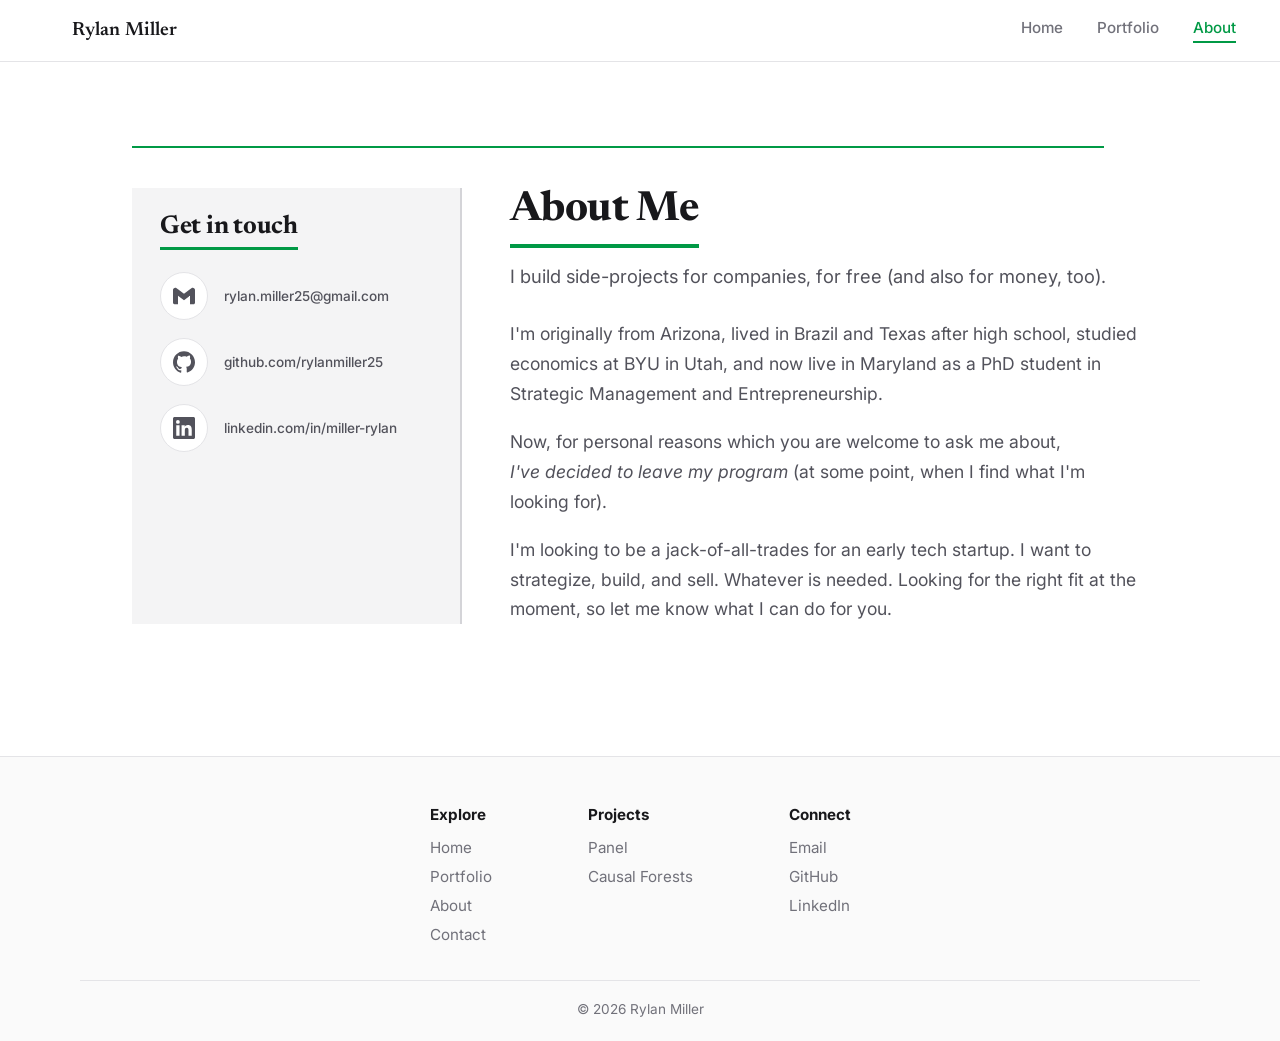
==== website/about.html @ c3359cbf "Redesign website: green/zinc theme, About Me page, footer - Light zinc palette with Expected Parrot " ====
<!DOCTYPE html>
<html lang="en">
<head>
  <meta charset="UTF-8">
  <meta name="viewport" content="width=device-width, initial-scale=1.0">
  <title>About Me — Rylan Miller</title>
  <link rel="preconnect" href="https://fonts.googleapis.com">
  <link rel="preconnect" href="https://fonts.gstatic.com" crossorigin>
  <link href="https://fonts.googleapis.com/css2?family=Inter:wght@400;500;600;700&family=Newsreader:opsz,wght@6..72,400;6..72,500;6..72,600;6..72,700&display=swap" rel="stylesheet">
  <link rel="stylesheet" href="styles.css">
</head>
<body>
  <header class="site-header">
    <div class="brand">Rylan Miller</div>
    <nav class="nav">
      <a href="index.html">Home</a>
      <a href="portfolio.html">Portfolio</a>
      <a href="about.html" class="active">About</a>
    </nav>
  </header>

  <main class="page">
    <hr class="section-rule">

    <div class="about-cols">
      <aside class="contact-aside" id="contact">
        <h2 class="contact-heading">Get in touch</h2>

        <div class="contact-list">
          <a class="contact-link" href="mailto:rylan.miller25@gmail.com">
            <span class="contact-icon" aria-hidden="true">
              <svg viewBox="0 0 24 24" role="img"><title>Email</title><path d="M24 5.457v13.909c0 .904-.732 1.636-1.636 1.636h-3.819V11.73L12 16.64l-6.545-4.91v9.273H1.636A1.636 1.636 0 0 1 0 19.366V5.457c0-2.023 2.309-3.178 3.927-1.964L5.455 4.64 12 9.548l6.545-4.91 1.528-1.145C21.69 2.28 24 3.434 24 5.457z"/></svg>
            </span>
            <span class="contact-handle">rylan.miller25@gmail.com</span>
          </a>

          <a class="contact-link" href="https://github.com/rylanmiller25" target="_blank" rel="noopener noreferrer">
            <span class="contact-icon" aria-hidden="true">
              <svg viewBox="0 0 24 24" role="img"><title>GitHub</title><path d="M12 .297c-6.63 0-12 5.373-12 12 0 5.303 3.438 9.8 8.205 11.385.6.113.82-.258.82-.577 0-.285-.01-1.04-.015-2.04-3.338.724-4.042-1.61-4.042-1.61C4.422 18.07 3.633 17.7 3.633 17.7c-1.087-.744.084-.729.084-.729 1.205.084 1.838 1.236 1.838 1.236 1.07 1.835 2.809 1.305 3.495.998.108-.776.417-1.305.76-1.605-2.665-.305-5.467-1.334-5.467-5.931 0-1.311.469-2.381 1.236-3.221-.124-.303-.535-1.524.117-3.176 0 0 1.008-.322 3.301 1.23A11.509 11.509 0 0 1 12 5.803c1.02.005 2.047.138 3.006.404 2.291-1.552 3.297-1.23 3.297-1.23.653 1.653.242 2.874.118 3.176.77.84 1.235 1.911 1.235 3.221 0 4.609-2.807 5.624-5.479 5.921.43.372.823 1.102.823 2.222 0 1.606-.014 2.898-.014 3.293 0 .322.216.694.825.576C20.565 22.092 24 17.592 24 12.297c0-6.627-5.373-12-12-12"/></svg>
            </span>
            <span class="contact-handle">github.com/rylanmiller25</span>
          </a>

          <a class="contact-link" href="https://www.linkedin.com/in/miller-rylan/" target="_blank" rel="noopener noreferrer">
            <span class="contact-icon" aria-hidden="true">
              <svg viewBox="0 0 24 24" role="img"><title>LinkedIn</title><path d="M20.447 20.452h-3.554v-5.569c0-1.328-.027-3.037-1.852-3.037-1.853 0-2.136 1.445-2.136 2.939v5.667H9.351V9h3.414v1.561h.046c.477-.9 1.637-1.85 3.37-1.85 3.601 0 4.267 2.37 4.267 5.455v6.286zM5.337 7.433a2.062 2.062 0 0 1-2.063-2.065 2.064 2.064 0 1 1 2.063 2.065zm1.782 13.019H3.555V9h3.564v11.452zM22.225 0H1.771C.792 0 0 .774 0 1.729v20.542C0 23.227.792 24 1.771 24h20.451C23.2 24 24 23.227 24 22.271V1.729C24 .774 23.2 0 22.225 0z"/></svg>
            </span>
            <span class="contact-handle">linkedin.com/in/miller-rylan</span>
          </a>
        </div>
      </aside>

      <div class="about-body">
        <h1 class="page-title">About Me</h1>
        <p class="page-lead">
          I build side-projects for companies, for free (and also for money, too).
        </p>

        <div class="prose">
          <p>
            I'm originally from Arizona, lived in Brazil and Texas after high school,
            studied economics at BYU in Utah, and now live in Maryland as a PhD student
            in Strategic Management and Entrepreneurship.
          </p>
          <p>
            Now, for personal reasons which you are welcome to ask me about,
            <em>I've decided to leave my program</em> (at some point, when I find what
            I'm looking for).
          </p>
          <p>
            I'm looking to be a jack-of-all-trades for an early tech startup. I want to
            strategize, build, and sell. Whatever is needed. Looking for the right fit at
            the moment, so let me know what I can do for you.
          </p>
        </div>
      </div>
    </div>
  </main>

  <footer class="site-footer">
    <div class="footer-inner">
      <nav class="footer-cols" aria-label="Footer">
        <div class="footer-col">
          <h3>Explore</h3>
          <a href="index.html">Home</a>
          <a href="portfolio.html">Portfolio</a>
          <a href="about.html">About</a>
          <a href="about.html#contact">Contact</a>
        </div>
        <div class="footer-col">
          <h3>Projects</h3>
          <a href="https://github.com/rylanmiller25/panel" target="_blank" rel="noopener noreferrer">Panel</a>
          <a href="https://github.com/rylanmiller25/causal-forest-side-project" target="_blank" rel="noopener noreferrer">Causal Forests</a>
        </div>
        <div class="footer-col">
          <h3>Connect</h3>
          <a href="mailto:rylan.miller25@gmail.com">Email</a>
          <a href="https://github.com/rylanmiller25" target="_blank" rel="noopener noreferrer">GitHub</a>
          <a href="https://www.linkedin.com/in/miller-rylan/" target="_blank" rel="noopener noreferrer">LinkedIn</a>
        </div>
      </nav>
    </div>
    <div class="footer-bottom">© 2026 Rylan Miller</div>
  </footer>
</body>
</html>
---- website/styles.css ----
/* ── Rylan Miller portfolio — light / zinc palette, Expected Parrot green ───── */
/* Palette inspired by expectedparrot.com (zinc grays + green accent),         */
/* with a Newsreader/Inter type pairing (distinct from their Source Serif/Jakarta). */
:root {
  --bg:           #ffffff;   /* page background: white */
  --surface:      #fafafa;   /* subtle off-white (zinc-50) */
  --header-bg:    #ffffff;   /* header background */
  --text:         #18181b;   /* primary text (zinc-900) */
  --text-soft:    #52525b;   /* body text (zinc-600) */
  --muted:        #71717a;   /* muted text (zinc-500) */
  --border:       #e4e4e7;   /* hairline dividers / borders (zinc-200) */

  --accent:       #009945;   /* Expected Parrot green, legible on white */
  --accent-hover: #006b30;   /* deep green for hover */
  --accent-soft:  #e8f7ee;   /* pale green tint */

  --font-head:  "Newsreader", Georgia, "Times New Roman", serif;
  --font-body:  "Inter", -apple-system, "Helvetica Neue", Helvetica, sans-serif;
}

* { margin: 0; padding: 0; box-sizing: border-box; }
html, body { height: 100%; }

body {
  background: var(--bg);
  color: var(--text);
  font-family: var(--font-body);
  -webkit-font-smoothing: antialiased;
  display: flex;
  flex-direction: column;
  min-height: 100vh;
}

/* ── header ────────────────────────────────────────────────────────────────── */
.site-header {
  background: var(--header-bg);
  border-bottom: 1px solid var(--border);
  display: flex;
  align-items: center;
  justify-content: space-between;
  padding: 18px 44px;
  margin-bottom: 24px;       /* space between the header and the body */
}

.brand {
  color: var(--text);
  font-family: var(--font-head);
  font-size: 1.2rem;
  font-weight: 600;
  letter-spacing: 0.005em;
  padding-left: 28px;          /* indented a little from the far left */
}

.nav {
  display: flex;
  gap: 34px;
}

.nav a {
  color: var(--muted);
  text-decoration: none;
  font-size: 0.95rem;
  font-weight: 500;
  padding-bottom: 4px;
  border-bottom: 2px solid transparent;
  transition: color 0.15s ease, border-color 0.15s ease;
}

.nav a:hover { color: var(--accent); }

.nav a.active {
  color: var(--accent);
  border-bottom-color: var(--accent);   /* green underline on the current page */
}

/* ── hero (homepage body) ──────────────────────────────────────────────────── */
.hero {
  flex: 1;
  width: 100%;
  max-width: 1120px;
  margin: 0 auto;
  padding: 0 72px;
  display: flex;
  align-items: center;
  justify-content: space-between;
  gap: 72px;
}

.hero-left { max-width: 640px; }

.name {
  font-family: var(--font-head);
  font-size: 3.95rem;
  font-weight: 700;
  letter-spacing: -0.015em;
  line-height: 1.05;
  color: var(--text);
}

.title-block { width: fit-content; }

.title {
  margin-top: 14px;
  font-family: var(--font-body);
  font-size: 1.25rem;
  font-weight: 500;
  white-space: nowrap;
  color: var(--text-soft);
}

.divider {
  border: none;
  height: 3px;
  width: 64px;                 /* short accent rule */
  background: var(--accent);
  border-radius: 2px;
  margin: 24px 0;
}

.intro {
  font-size: 1.1rem;
  line-height: 1.65;
  font-weight: 400;
  color: var(--text-soft);
  max-width: 565px;
  text-wrap: pretty;        /* avoid 1–3 word orphan lines */
}

.intro + .intro { margin-top: 18px; }

.intro-list {
  list-style: none;
  margin-top: 8px;
  padding-left: 1.25em;         /* very slight indent of the bullets */
  font-size: 1.1rem;
  line-height: 1.65;
  color: var(--text-soft);
  max-width: 565px;
  text-wrap: pretty;        /* avoid 1–3 word orphan lines */
}

.intro-list li {
  padding-left: 1.1em;
  text-indent: -1.1em;          /* hanging indent: marker at left edge */
}

.intro-list li::before {
  content: "—  ";
  color: var(--accent);         /* blue marker */
  font-weight: 600;
}

.intro-list li + li { margin-top: 6px; }

.intro-list + .intro { margin-top: 18px; }

/* ── portrait ──────────────────────────────────────────────────────────────── */
.hero-right { flex-shrink: 0; }

.portrait-ring {
  width: 300px;
  height: 300px;
  border-radius: 50%;
  border: 7px solid #ffffff;         /* white ring */
  overflow: hidden;
  background: #ffffff;
  box-shadow: 0 2px 12px rgba(24, 24, 27, 0.14);  /* soft shadow so a white ring reads on white */
}

.portrait {
  width: 100%;
  height: 100%;
  object-fit: cover;
  object-position: center 22%;       /* center the face vertically */
  transform: scale(1.05) translateX(-2.5%);  /* nudge portrait left a touch */
  display: block;
}

/* ── inner pages (about, contact) ──────────────────────────────────────────── */
.page {
  flex: 1;
  width: 100%;
  max-width: 1120px;
  margin: 0 auto;
  padding: 60px 52px;
}

.page-title {
  display: inline-block;
  font-family: var(--font-head);
  font-size: 2.6rem;
  font-weight: 700;
  letter-spacing: -0.015em;
  line-height: 1.1;
  color: var(--text);
  padding-bottom: 10px;
  border-bottom: 4px solid var(--accent);   /* thick green underline */
}

.page-lead {
  margin-top: 14px;
  font-size: 1.15rem;
  line-height: 1.6;
  color: var(--text-soft);
  max-width: 760px;
  text-wrap: pretty;        /* avoid 1–3 word orphan lines */
}

/* prose (about) */
.prose { margin-top: 28px; }
.prose p {
  font-size: 1.1rem;
  line-height: 1.7;
  color: var(--text-soft);
  max-width: 760px;
  text-wrap: pretty;        /* avoid 1–3 word orphan lines */
}
.prose p + p { margin-top: 18px; }
.prose ul {
  margin-top: 14px;
  padding-left: 1.25em;
  list-style: none;
  max-width: 760px;
}
.prose li {
  font-size: 1.1rem;
  line-height: 1.65;
  color: var(--text-soft);
  padding-left: 1.1em;
  text-indent: -1.1em;
  text-wrap: pretty;
}
.prose li::before { content: "—  "; color: var(--accent); font-weight: 600; }
.prose li + li { margin-top: 6px; }

.prose a {
  color: var(--accent);
  text-decoration: underline;
  text-underline-offset: 2px;
  transition: color 0.15s ease;
}
.prose a:hover { color: var(--accent-hover); }

/* contact links with icons */
.contact-list {
  margin-top: 40px;
  display: flex;
  flex-direction: column;
  gap: 18px;
}

.contact-link {
  display: inline-flex;
  align-items: center;
  gap: 16px;
  text-decoration: none;
  width: fit-content;
}

.contact-icon {
  width: 48px;
  height: 48px;
  border-radius: 50%;
  border: 1px solid var(--border);
  background: #ffffff;
  display: flex;
  align-items: center;
  justify-content: center;
  color: var(--text-soft);
  flex-shrink: 0;
  transition: border-color 0.15s ease, background 0.15s ease, color 0.15s ease;
}

.contact-icon svg { width: 22px; height: 22px; fill: currentColor; display: block; }

.contact-label {
  font-size: 1.05rem;
  font-weight: 600;
  color: var(--text);
  transition: color 0.15s ease;
}

.contact-label .sub {
  display: block;
  font-size: 0.9rem;
  font-weight: 400;
  color: var(--muted);
  transition: color 0.15s ease;
}

.contact-link:hover .contact-icon {
  border-color: var(--accent);
  background: var(--accent-soft);
  color: var(--accent);
}

.contact-link:hover .contact-label,
.contact-link:hover .contact-label .sub { color: var(--accent); }

/* single-line handle (keeps each contact link on one line) */
.contact-handle {
  font-size: 0.85rem;
  font-weight: 500;
  color: var(--text-soft);
  white-space: nowrap;
  transition: color 0.15s ease;
}
.contact-link:hover .contact-handle { color: var(--accent); }

/* about page: long green rule + left contact rail + right body */
.section-rule {
  border: none;
  height: 2px;
  background: var(--accent);              /* long green line */
  width: calc(100% - 44px);               /* a touch shorter on the right */
  margin: 0 0 40px 0;
}

.about-cols {
  display: flex;
  align-items: stretch;
}

.contact-aside {
  flex: 0 0 330px;
  background: #f4f4f5;                 /* light gray (zinc-100) */
  border-right: 2px solid #d4d4d8;     /* hard outline separating contact from body */
  padding: 26px 28px;
}
.about-body {
  flex: 1;
  max-width: 760px;
  padding-left: 48px;
}

.contact-heading {
  display: inline-block;
  font-family: var(--font-head);
  font-size: 1.6rem;
  font-weight: 700;
  letter-spacing: -0.01em;
  color: var(--text);
  padding-bottom: 7px;
  border-bottom: 3px solid var(--accent);   /* slightly thinner green underline */
}

.contact-aside .contact-list { margin-top: 22px; }
.contact-aside .contact-label .sub { font-size: 0.82rem; word-break: break-word; }

/* ── footer (all pages) ────────────────────────────────────────────────────── */
.site-footer {
  background: var(--surface);
  border-top: 1px solid var(--border);
  padding: 48px 44px 24px;
  margin-top: 72px;          /* always keep space between body content and footer */
}

.footer-inner {
  max-width: 1120px;
  margin: 0 auto;
  display: flex;
  justify-content: center;
  gap: 48px;
  flex-wrap: wrap;
}

.footer-brand { max-width: 300px; }

.footer-name {
  font-family: var(--font-head);
  font-size: 1.2rem;
  font-weight: 700;
  color: var(--text);
}

.footer-tag {
  margin-top: 8px;
  color: var(--muted);
  font-size: 0.92rem;
  line-height: 1.55;
}

.footer-cols {
  display: flex;
  gap: 96px;
  justify-content: center;
  flex-wrap: wrap;
}

.footer-col {
  display: flex;
  flex-direction: column;
  gap: 10px;
}

.footer-col h3 {
  font-size: 0.95rem;
  font-weight: 700;            /* category in bold */
  color: var(--text);
  margin-bottom: 4px;
}

.footer-col a {
  color: var(--muted);
  text-decoration: none;
  font-size: 0.95rem;
  transition: color 0.15s ease;
}
.footer-col a:hover { color: var(--accent); }

.footer-bottom {
  max-width: 1120px;
  margin: 36px auto 0;
  padding-top: 20px;
  border-top: 1px solid var(--border);
  color: var(--muted);
  font-size: 0.85rem;
  text-align: center;
}

/* ── responsive fallback ───────────────────────────────────────────────────── */
@media (max-width: 820px) {
  .hero {
    flex-direction: column-reverse;
    justify-content: center;
    text-align: center;
    gap: 40px;
    padding: 48px 32px;
  }
  .divider { margin-left: auto; margin-right: auto; }
  .site-header { padding: 16px 20px; }
  .brand { padding-left: 8px; }
  .page { padding: 48px 24px; }

  .about-cols { flex-direction: column; gap: 40px; }
  .contact-aside { flex-basis: auto; order: 2; }
  .about-body { order: 1; max-width: 100%; padding-left: 0; }
  .contact-aside { border-right: none; border-top: 2px solid #d4d4d8; }
  .section-rule { width: 100%; }

  .footer-inner { flex-direction: column; gap: 32px; }
  .footer-cols { gap: 36px; }
  .site-footer { padding: 40px 24px 24px; }
}
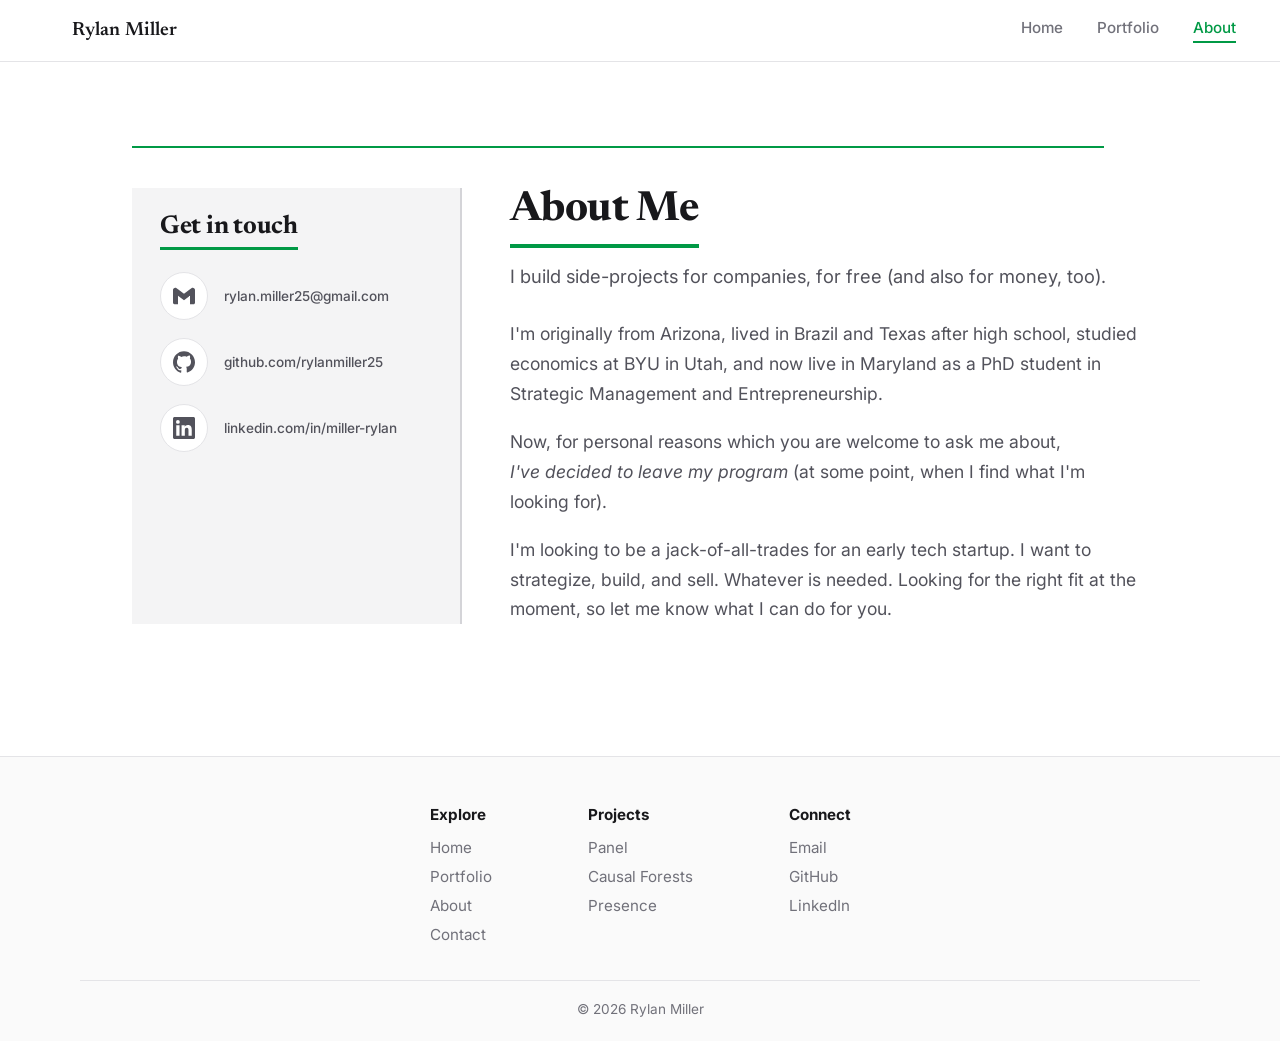
==== commit 2b4a38b3: "Add Presence project: subpage, portfolio card, footer links - presence.html: explains the project, H" ====
--- a/website/about.html
+++ b/website/about.html
@@ -89,8 +89,9 @@
         </div>
         <div class="footer-col">
           <h3>Projects</h3>
-          <a href="https://github.com/rylanmiller25/panel" target="_blank" rel="noopener noreferrer">Panel</a>
-          <a href="https://github.com/rylanmiller25/causal-forest-side-project" target="_blank" rel="noopener noreferrer">Causal Forests</a>
+          <a href="panel.html">Panel</a>
+          <a href="causal-forests.html">Causal Forests</a>
+          <a href="presence.html">Presence</a>
         </div>
         <div class="footer-col">
           <h3>Connect</h3>
--- a/website/styles.css
+++ b/website/styles.css
@@ -416,6 +416,229 @@
   color: var(--muted);
   font-size: 0.85rem;
   text-align: center;
+}
+
+/* ── portfolio project grid ────────────────────────────────────────────────── */
+.portfolio-headline {
+  font-family: var(--font-head);
+  font-size: 2.6rem;
+  font-weight: 700;
+  letter-spacing: -0.02em;
+  line-height: 1.12;
+  color: var(--text);
+  text-align: center;
+  text-wrap: balance;                 /* balanced headline, no hangers */
+  max-width: 720px;
+  margin: 0 auto 48px;
+}
+
+.project-grid {
+  max-width: 760px;
+  margin: 0 auto;
+  display: grid;
+  grid-template-columns: repeat(2, 1fr);
+  gap: 32px;
+}
+
+.project-card {
+  aspect-ratio: 1 / 1;
+  border: 1.5px solid #18181b;        /* thin black outline (unhovered) */
+  border-radius: 16px;
+  padding: 30px;
+  background: #ffffff;
+  display: flex;
+  flex-direction: column;
+  justify-content: center;
+  text-decoration: none;
+  transition: transform 0.18s ease, box-shadow 0.18s ease;
+}
+
+.project-card:hover {
+  transform: scale(1.03);             /* grow slightly */
+  box-shadow: 0 0 0 2.5px #18181b,    /* thicker black highlight */
+              0 10px 28px rgba(0, 0, 0, 0.12);
+}
+
+.project-icon {
+  width: 54px;
+  height: 54px;
+  margin-bottom: 18px;
+}
+.project-icon svg { width: 100%; height: 100%; display: block; }
+
+.project-name {
+  font-family: var(--font-head);
+  font-size: 1.7rem;
+  font-weight: 700;
+  color: #18181b;                     /* black */
+  letter-spacing: -0.01em;
+  text-wrap: pretty;
+}
+
+.project-rule {
+  display: block;
+  width: 52px;
+  height: 3px;
+  background: var(--accent);          /* green line between title and blurb */
+  border-radius: 2px;
+  margin: 14px 0 16px;
+}
+
+.project-blurb {
+  font-size: 0.98rem;
+  line-height: 1.55;
+  color: var(--text-soft);
+  text-wrap: pretty;                  /* no hangers */
+}
+
+/* ── project subpage: explainer card with Non-technical / Technical toggle ──── */
+.explainer {
+  max-width: 860px;
+  margin: 32px auto 0;                 /* space between the page title and the card */
+  background: #f4f4f5;                 /* slightly darker than the white page */
+  border: 1px solid var(--border);
+  border-radius: 20px;
+  overflow: hidden;                    /* clip the toggle corners to the rounded card */
+}
+
+/* hidden radios drive the toggle (CSS-only, no JS) */
+.explainer > input { position: absolute; opacity: 0; pointer-events: none; }
+
+.explainer-toggle { display: flex; }
+
+.toggle-half {
+  flex: 1;
+  text-align: center;
+  padding: 15px 12px;
+  font-size: 1rem;
+  font-weight: 600;
+  color: var(--text-soft);
+  background: #e4e4e7;                 /* non-toggled half (lighter) */
+  cursor: pointer;
+  user-select: none;
+  transition: background 0.15s ease, color 0.15s ease;
+}
+.toggle-half + .toggle-half { border-left: 1px solid #d4d4d8; }
+
+/* toggled (active) half: darker, brand green */
+#mode-nontech:checked ~ .explainer-toggle label[for="mode-nontech"],
+#mode-tech:checked ~ .explainer-toggle label[for="mode-tech"] {
+  background: rgba(63, 63, 70, 0.78);  /* dark grey active half, more see-through */
+  color: #ffffff;
+}
+
+.explainer-body { padding: 32px 36px 36px; }
+
+/* show the panel whose radio is checked */
+.explainer .panel { display: none; }
+#mode-nontech:checked ~ .explainer-body .panel-nontech { display: block; }
+#mode-tech:checked ~ .explainer-body .panel-tech { display: block; }
+
+.panel p {
+  font-size: 1.1rem;
+  line-height: 1.7;
+  color: var(--text-soft);
+  max-width: 720px;
+  text-wrap: pretty;
+}
+.panel p + p { margin-top: 16px; }
+
+.explainer-body a {
+  color: var(--accent);
+  text-decoration: underline;
+  text-underline-offset: 2px;
+  transition: color 0.15s ease;
+}
+.explainer-body a:hover { color: var(--accent-hover); }
+
+.formula {
+  font-family: ui-monospace, "SF Mono", Menlo, monospace;
+  font-size: 0.95rem;
+  color: var(--text);
+}
+
+/* figure block (technical panel) */
+.figure { margin-top: 26px; max-width: 720px; }
+.figure img {
+  display: block;
+  width: 100%;
+  height: auto;
+  border: 1px solid var(--border);
+  border-radius: 12px;
+  background: #ffffff;
+}
+.figure figcaption {
+  margin-top: 10px;
+  font-size: 0.92rem;
+  line-height: 1.5;
+  color: #3f3f46;                      /* darker than before, for readability */
+  text-wrap: pretty;
+}
+
+/* shared results/figures (always visible, regardless of toggle) */
+.explainer-figures {
+  margin-top: 30px;
+  padding-top: 26px;
+  border-top: 1px solid #e0e0e3;
+}
+.figures-heading {
+  display: inline-block;
+  font-family: var(--font-head);
+  font-size: 1.2rem;
+  font-weight: 700;
+  color: var(--text);
+  padding-bottom: 6px;
+  border-bottom: 3px solid var(--accent);
+}
+.figures-link { margin-top: 22px; }
+.figures-link a { font-weight: 500; }
+
+/* subpage back link spacing */
+.back-nav { margin-top: 0; margin-bottom: 16px; }   /* sit closer under the header */
+
+/* subpage section heading + numbered steps */
+.subhead {
+  display: inline-block;
+  font-family: var(--font-head);
+  font-size: 1.35rem;
+  font-weight: 700;
+  color: var(--text);
+  padding-bottom: 6px;
+  border-bottom: 3px solid var(--accent);
+  margin-top: 40px;
+}
+.steps {
+  margin-top: 18px;
+  padding-left: 0;
+  list-style: none;
+  counter-reset: step;
+  max-width: 720px;
+}
+.steps li {
+  position: relative;
+  padding-left: 46px;
+  margin-bottom: 16px;
+  font-size: 1.08rem;
+  line-height: 1.55;
+  color: var(--text-soft);
+  text-wrap: pretty;
+}
+.steps li::before {
+  counter-increment: step;
+  content: counter(step);
+  position: absolute;
+  left: 0;
+  top: -2px;
+  width: 30px;
+  height: 30px;
+  border-radius: 50%;
+  background: var(--accent-soft);
+  color: var(--accent);
+  font-weight: 700;
+  font-size: 0.95rem;
+  display: flex;
+  align-items: center;
+  justify-content: center;
 }
 
 /* ── responsive fallback ───────────────────────────────────────────────────── */
@@ -441,4 +664,9 @@
   .footer-inner { flex-direction: column; gap: 32px; }
   .footer-cols { gap: 36px; }
   .site-footer { padding: 40px 24px 24px; }
-}
+
+  .project-grid { grid-template-columns: 1fr; max-width: 380px; }
+
+  .explainer-body { padding: 24px 22px 28px; }
+  .toggle-half { font-size: 0.95rem; padding: 13px 10px; }
+}
